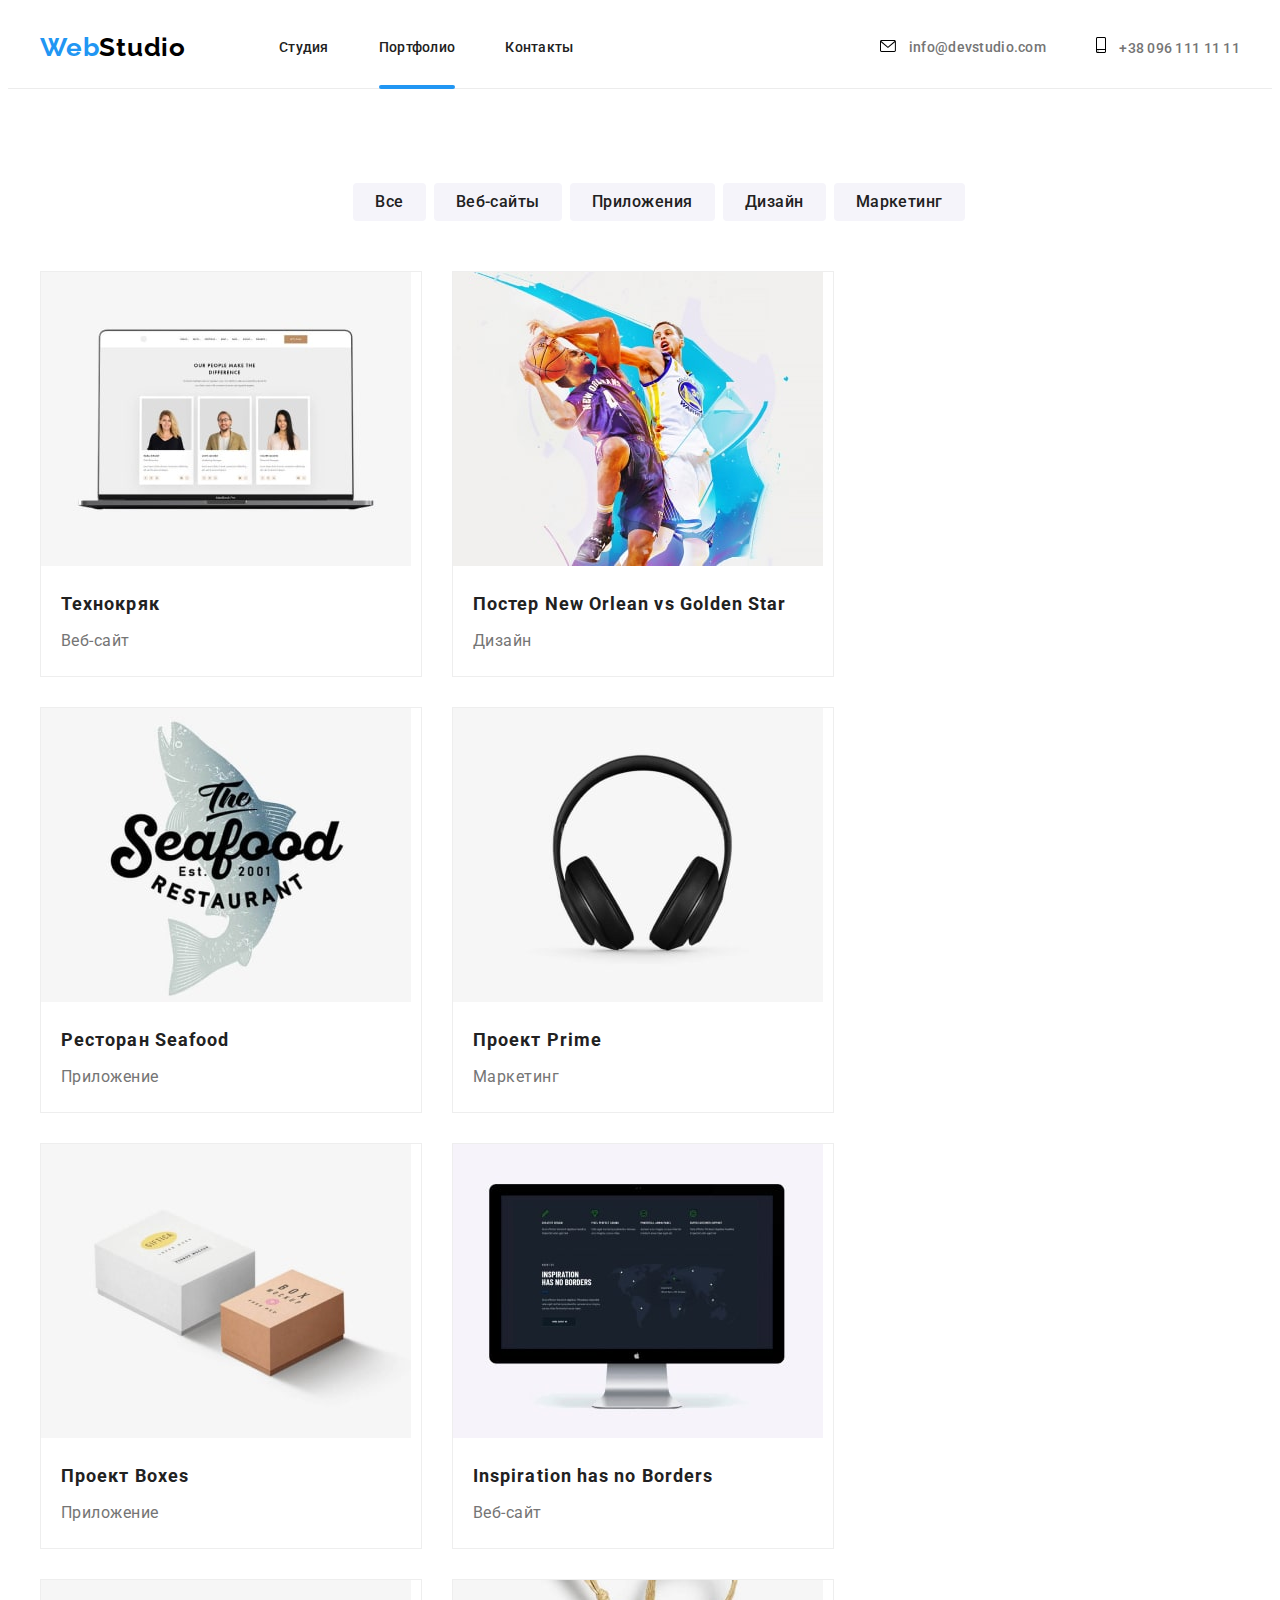
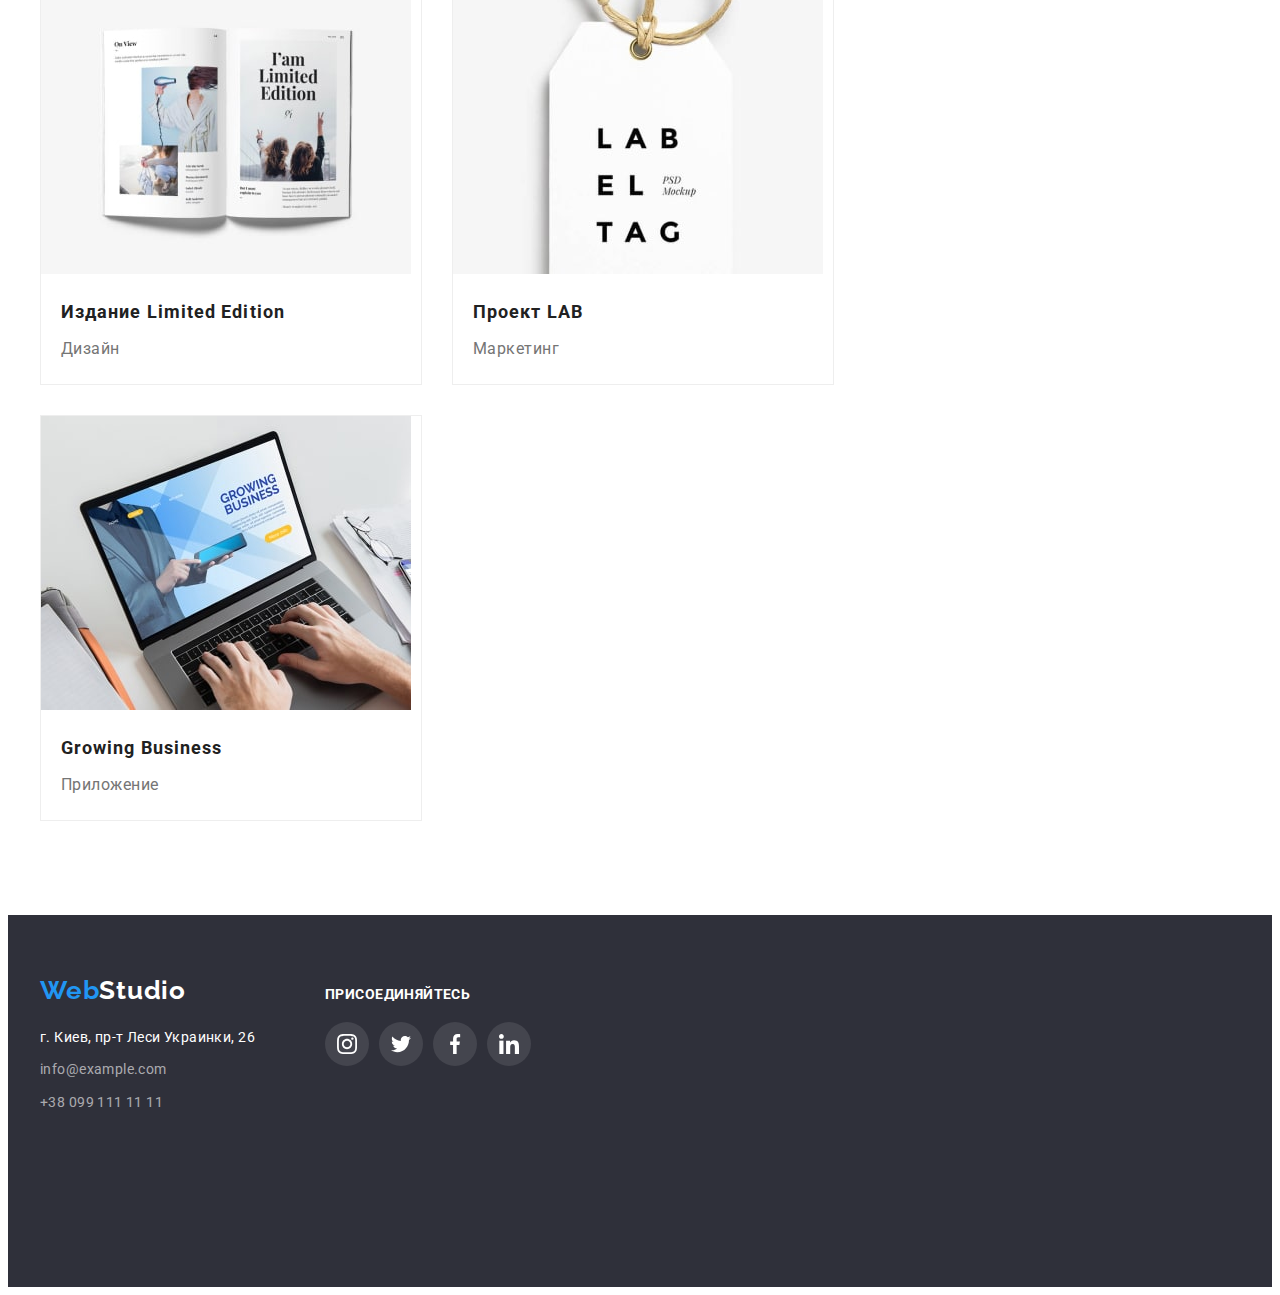
==== portfolio.html @ 329695ca "Finishing modal" ====
<!DOCTYPE html>
<html lang="ru">

    <head>
        <meta charset="UTF-8">
        <meta http-equiv="X-UA-Compatible" content="IE=edge">
        <meta name="viewport" content="width=device-width, initial-scale=1.0">
        <title>Portfolio</title>
        <link rel="preconnect" href="https://fonts.googleapis.com">
        <link rel="preconnect" href="https://fonts.gstatic.com" crossorigin>
        <link
            href="https://fonts.googleapis.com/css2?family=Raleway:wght@700&family=Roboto:wght@400;500;700;900&display=swap"
            rel="stylesheet">
            <link rel="stylesheet" href="https://cdnjs.cloudflare.com/ajax/libs/modern-normalize/1.1.0/modern-normalize.min.css"
                integrity="sha512-wpPYUAdjBVSE4KJnH1VR1HeZfpl1ub8YT/NKx4PuQ5NmX2tKuGu6U/JRp5y+Y8XG2tV+wKQpNHVUX03MfMFn9Q=="
                crossorigin="anonymous" referrerpolicy="no-referrer" />
        <link rel="stylesheet" href="./css/portfolio.css">
    </head>

    <body>
            <!-- Шапка/HEADER ------------------------------------------->
            <header class="header">
                <div class="container header-container">
                    <nav class="navigation">
                        <div class="logo">
                            <a class="logo-part-1" href="">Web</a><a class="logo-part-2" href="">Studio</a>
                        </div>
                        <ul class="header-list">
                            <li class="header-item"><a href="./index.html" class="header-link">Студия</a></li>
                            <li class="header-item"><a href="./portfolio.html" class="current header-link">Портфолио</a></li>
                            <li class="header-item"><a href="" class="header-link">Контакты</a></li>
                        </ul>
                    </nav>
                    <ul class="header-contacts">
                        <li class="header-contacts-mail">
                            <a class="header-mail" href="mailto:info@devstudio.com">
                                <svg class="header-icon" width="16" height="12">
                                    <use href="./images/header-icons.svg#icon-envelope"></use>
                                </svg>
                                info@devstudio.com
                            </a>
                        </li>
                    
                    
                        <li class="header-contacts-tel">
                            <a class="header-tel" href="tel:+380961111111">
                                <svg class="header-icon" width="10" height="16">
                                    <use href="./images/header-icons.svg#icon-smartphone"></use>
                                </svg>
                                +38 096 111 11 11
                            </a>
                        </li>
                    </ul>
                </div>
            </header>

        <main>
            <!-- Фильтры/FILTERS ------------------------------------------->
            <section class="filters">
                <div class="container">
                    <div class="filters-button-container container">
                        <ul class="filters-list">
                            <li class="filters-item">
                                <button type="button" class="filters-button">Все</button>
                            </li>
                            <li class="filters-item">
                                <button type="button" class="filters-button">Веб-сайты</button>
                            </li>
                            <li class="filters-item">
                                <button type="button" class="filters-button">Приложения</button>
                            </li>
                            <li class="filters-item">
                                <button type="button" class="filters-button">Дизайн</button>
                            </li>
                            <li class="filters-item">
                                <button type="button" class="filters-button">Маркетинг</button>
                            </li>
                        </ul>
                    </div>
                
                 <!-- Продукты/PRODUCTS ------------------------------------------->
                
                    <ul class="products-list">
                        <li class="products-item">
                            
                                <a href="" class="product-link">
                                    <div class="products-wrap">
                                        <img src="./portfolio-images/laptop-1.jpg" 
                                        alt="Лаптоп" 
                                        class="products-img"
                                        width="370"
                                        >   
                                        <p class="product-text">Технокряк это современная площадка распространения коронавируса.
                                            Компании используют эту платформу для цифрового
                                            шпионажа и атак на защищённые сервера конкурентов.</p>
                                    </div>
                                        <div class="product-text-container">
                                            <h3 class="product-name">Технокряк</h3>
                                            <p class="product">Веб-сайт</p>
                                        </div>   
                                </a>
                        </li>
                        <li class="products-item">
                            <a href="" class="product-link">
                                <div class="products-wrap">
                                        <img src="./portfolio-images/basketball.jpg" 
                                        alt="Баскетболисты" 
                                        class="products-img"
                                        width="370"
                                        >
                                        <p class="product-text">Технокряк это современная площадка распространения коронавируса.
                                            Компании используют эту платформу для цифрового
                                            шпионажа и атак на защищённые сервера конкурентов.</p>
                                </div>
                                <div class="product-text-container">
                                    <h3 class="product-name">Постер New Orlean vs Golden Star</h3>
                                    <p class="product">Дизайн</p>
                                </div>
                            </a>
                        </li>
                        <li class="products-item">
                            <a href="" class="product-link">
                                <div class="products-wrap">
                                    <img src="./portfolio-images/seafood.jpg" 
                                    alt="Морская еда" 
                                    class="products-img"
                                    width="370"
                                    >
                                    <p class="product-text">Технокряк это современная площадка распространения коронавируса.
                                        Компании используют эту платформу для цифрового
                                        шпионажа и атак на защищённые сервера конкурентов.</p>
                                </div>
                                <div class="product-text-container">
                                    <h3 class="product-name">Ресторан Seafood</h3>
                                    <p class="product">Приложение</p>
                                </div>
                            </a>
                        </li>
                        <li class="products-item">
                            <a href="" class="product-link">
                                <div class="products-wrap">
                                    <img src="./portfolio-images/headphones.jpg" 
                                    alt="Наушники" 
                                    class="products-img"
                                    width="370"
                                    >
                                    <p class="product-text">Технокряк это современная площадка распространения коронавируса.
                                        Компании используют эту платформу для цифрового
                                        шпионажа и атак на защищённые сервера конкурентов.</p>
                                </div>
                                <div class="product-text-container">
                                    <h3 class="product-name">Проект Prime</h3>
                                    <p class="product">Маркетинг</p>
                                </div>
                            </a>
                        </li>
                        <li class="products-item">
                            <a href="" class="product-link">
                                <div class="products-wrap">
                                    <img src="./portfolio-images/box.jpg" 
                                    alt="Коробки" 
                                    class="products-img"  
                                    width="370"
                                    >
                                    <p class="product-text">Технокряк это современная площадка распространения коронавируса.
                                        Компании используют эту платформу для цифрового
                                        шпионажа и атак на защищённые сервера конкурентов.</p>
                                </div>
                                <div class="product-text-container">
                                    <h3 class="product-name">Проект Boxes</h3>
                                    <p class="product">Приложение</p>
                                </div>
                            </a>
                        </li>
                        <li class="products-item">
                            <a href="" class="product-link">
                                <div class="products-wrap">
                                    <img src="./portfolio-images/screen.jpg" 
                                    alt="Экран" 
                                    class="products-img"
                                    width="370"
                                    >
                                    <p class="product-text">Технокряк это современная площадка распространения коронавируса.
                                        Компании используют эту платформу для цифрового
                                        шпионажа и атак на защищённые сервера конкурентов.</p>
                                </div>
                                <div class="product-text-container">
                                    <h3 class="product-name">Inspiration has no Borders</h3>
                                    <p class="product">Веб-сайт</p>
                                </div>
                            </a>
                        </li>
                        <li class="products-item">
                            <a href="" class="product-link">
                                <div class="products-wrap">
                                    <img src="./portfolio-images/book.jpg" 
                                    alt="Книга" 
                                    class="products-img"
                                    width="370"
                                    >
                                    <p class="product-text">Технокряк это современная площадка распространения коронавируса.
                                        Компании используют эту платформу для цифрового
                                        шпионажа и атак на защищённые сервера конкурентов.</p>
                                </div>
                                <div class="product-text-container">
                                    <h3 class="product-name">Издание Limited Edition</h3>
                                    <p class="product">Дизайн</p>
                                </div>
                            </a>
                        </li>
                        <li class="products-item">
                            <a href="" class="product-link">
                                <div class="products-wrap">
                                    <img src="./portfolio-images/branding.jpg" 
                                    alt="Брендирование" 
                                    class="products-img"
                                    width="370"
                                    >
                                    <p class="product-text">Технокряк это современная площадка распространения коронавируса.
                                        Компании используют эту платформу для цифрового
                                        шпионажа и атак на защищённые сервера конкурентов.</p>
                                </div>
                                <div class="product-text-container">
                                    <h3 class="product-name">Проект LAB</h3>
                                    <p class="product">Маркетинг</p>
                                </div>
                            </a>
                        </li>
                        <li class="products-item">
                            <a href="" class="product-link">
                                <div class="products-wrap">
                                    <img src="./portfolio-images/laptop-2.jpg" 
                                    alt="Лаптоп-2" 
                                    class="products-img"
                                    width="370"
                                    >
                                    <p class="product-text">Технокряк это современная площадка распространения коронавируса.
                                        Компании используют эту платформу для цифрового
                                        шпионажа и атак на защищённые сервера конкурентов.</p>
                                </div>
                                <div class="product-text-container">
                                    <h3 class="product-name">Growing Business</h3>
                                    <p class="product">Приложение</p>
                                </div>
                            </a>
                        </li>
                    </ul>
                </div>
            </section>

        </main>
                <!-- Футер/FOOTER ------------------------------>
                <footer class="footer">
                    <div class="container footer-container">
                        <div class="footer-part-1">
                            <div class="footer-logo">
                                <a class="logo-part-1" href="">Web</a><a class="logo-part-3" href="">Studio</a>
                            </div>
                            <address class="adress">
                                <ul class="footer-list">
                                    <li class="footer-item">
                                        <a href="https://goo.gl/maps/hSURDnSNpB8HD9zd6" target="_blank" rel="noopener noreferrer nofollow"
                                            class="footer-adress">г. Киев, пр-т Леси Украинки, 26</a>
                                    </li>
                                    <li class="footer-item">
                                        <a href="mailto:info@example.com" class="footer-mail">info@example.com</a>
                                    </li>
                                    <li class="footer-item">
                                        <a href="tel:+380991111111" class="footer-tel">+38 099 111 11 11</a>
                                    </li>
                                </ul>
                            </address>
                        </div>
                        <div class="footer-part-2">
                            <p class="footer-text">присоединяйтесь</p>
                            <ul class="footer-social-list list">
                                <li class="footer-social-item">
                                    <a href="" class="footer-social-link">
                                        <svg class="footer-social-icon" width="20" height="20">
                                            <use href="./images/icons.svg#icon-instagram-2-2"></use>
                                        </svg>
                                    </a>
                                </li>
                                <li class="footer-social-item">
                                    <a href="" class="footer-social-link">
                                        <svg class="footer-social-icon" width="20" height="20">
                                            <use href="./images/icons.svg#icon-twitter-1"></use>
                                        </svg>
                                    </a>
                                </li>
                                <li class="footer-social-item">
                                    <a href="" class="footer-social-link">
                                        <svg class="footer-social-icon" width="20" height="20">
                                            <use href="./images/icons.svg#icon-facebook-1-1"></use>
                                        </svg>
                                    </a>
                                </li>
                                <li class="footer-social-item">
                                    <a href="" class="footer-social-link">
                                        <svg class="footer-social-icon" width="20" height="20">
                                            <use href="./images/icons.svg#icon-linkedin-1-1"></use>
                                        </svg>
                                    </a>
                                </li>
                            </ul>
                        </div>
                    </div>
                </footer>          
    </body>

</html>
---- css/portfolio.css ----
body {
  font-family: "Roboto", sans-serif;
  color: white;
}

p {
  margin: 0;
}

a {
  text-decoration: none;
}

li {
  list-style: none;
}

p,
h1,
h2,
h3,
h4,
h5,
h6 {
  margin: 0;
}

img {
  display: block;
}

ul {
  margin: 0;
  padding: 0;
}

.container {
  width: 1200px;
  padding-left: 15px;
  padding-right: 15px;
  margin: 0 auto;
  /* outline: 2px solid red; */
}

:root {
  --accent-color: #2196f3;
  --header-grey: #757575;
  --project-black: #212121;
}

/* <!-- Шапка/HEADER -------------------------------------------> */

.header {
  font-weight: 600;
  font-size: 12px;
  line-height: 1.33;
  letter-spacing: 0.1em;
  padding-top: 24px;
  padding-bottom: 25px;
  border-bottom: 1px solid #ececec;
}

.header-container {
  display: flex;
  align-items: center;
}

.navigation {
  display: flex;
  align-items: center;
}

.logo {
  margin-right: 93px;
}

.logo-part-1 {
  font-family: "Raleway", sans-serif;
  font-weight: bold;
  font-size: 26px;
  line-height: calc(31 / 26);
  letter-spacing: 0.03em;
  color: var(--accent-color);
}

.logo-part-2 {
  font-family: "Raleway", sans-serif;
  font-weight: bold;
  font-size: 26px;
  line-height: calc(31 / 26);
  letter-spacing: 0.03em;
  color: #000000;
}

.header-list {
  display: flex;
  align-items: center;
}

.header-item + .header-item {
  margin-left: 50px;
}

.current {
  color: var(--accent-color);
  position: relative;
}

.current::after {
  content: "";
  width: 100%;
  height: 4px;
  border-radius: 2px;
  position: absolute;
  background-color: var(--accent-color);
  left: 0;
  bottom: -34px;
}

.header-link {
  font-weight: 500;
  font-size: 14px;
  line-height: calc(16 / 14);
  letter-spacing: 0.02em;
  color: var(--project-black);
  transition: color 250ms cubic-bezier(0.4, 0, 0.2, 1);
}

.header-link:hover,
.header-link:focus {
  color: var(--accent-color);
}

.header-contacts {
  margin-left: auto;
  display: flex;
  align-items: center;
}

.header-contacts-mail {
  display: flex;
  align-items: center;
}

.header-mail {
  font-weight: 500;
  font-size: 14px;
  line-height: calc(16 / 14);
  letter-spacing: 0.02em;
  color: var(--header-grey);
  align-items: center;
  transition: color 250ms cubic-bezier(0.4, 0, 0.2, 1);
}

.header-icon {
  margin-right: 10px;
  transition: 250ms cubic-bezier(0.4, 0, 0.2, 1);
}

.header-mail:hover .header-icon {
  fill: var(--accent-color);
}

.header-mail:focus .header-icon {
  fill: var(--accent-color);
}

.header-mail:hover,
.header-mail:focus {
  color: var(--accent-color);
}

.header-contacts-tel {
  align-items: center;
}

.header-tel {
  font-weight: 500;
  font-size: 14px;
  line-height: calc(16 / 14);
  letter-spacing: 0.02em;
  color: var(--header-grey);
  margin-left: 50px;
  align-items: center;
  transition: color 250ms cubic-bezier(0.4, 0, 0.2, 1);
}

.header-tel:hover .header-icon {
  fill: var(--accent-color);
}

.header-tel:focus .header-icon {
  fill: var(--accent-color);
}

.header-tel:hover,
.header-tel:focus {
  color: var(--accent-color);
}

/* Фильтры/FILTERS------------------------------------------------ */

.filters {
  padding-top: 94px;
  padding-bottom: 94px;
}

.filters-button-container {
  margin-bottom: 50px;
}

.filters-list {
  display: flex;
  align-items: center;
  justify-content: center;
}

.filters-item {
  margin-left: 8px;
  /* transition: color 250ms cubic-bezier(0.4, 0, 0.2, 1); */
}

.filters-button {
  font-family: inherit;
  font-weight: 500;
  font-size: 16px;
  line-height: calc(26 / 16);
  text-align: center;
  letter-spacing: 0.03em;
  cursor: pointer;
  color: var(--project-black);
  background: #f5f4fa;
  border-radius: 4px;
  border-color: #f5f4fa;
  border: none;
  padding: 6px 22px;
  transition: 250ms cubic-bezier(0.4, 0, 0.2, 1);
}

.filters-button:hover,
.filters-button:focus {
  color: white;
  background-color: var(--accent-color);
  box-shadow: 0px 3px 1px rgba(0, 0, 0, 0.1), 0px 1px 2px rgba(0, 0, 0, 0.08),
    0px 2px 2px rgba(0, 0, 0, 0.12);
}

/* Продукты/PRODUCTS------------------------------------------------ */

.products-list {
  display: flex;
  margin-left: -30px;
  flex-wrap: wrap;
  margin-bottom: -30px;
}

.products-item {
  width: calc(100% / 3 - 30px);
  margin-left: 30px;
  background: #ffffff;
  border: 1px solid #eeeeee;
  margin-bottom: 30px;
  position: relative;
  transition: 250ms cubic-bezier(0.4, 0, 0.2, 1);
}

.products-item:hover .product-text {
  transform: translateY(0%);
}

.products-item:hover,
.products-item:focus {
  box-shadow: 0px 1px 1px rgba(0, 0, 0, 0.12), 0px 4px 4px rgba(0, 0, 0, 0.06),
    1px 4px 6px rgba(0, 0, 0, 0.16);
}

/* .product-link {
  position: relative;
} */

.products-wrap {
  position: relative;
  overflow: hidden;
}

.product-text-container {
  padding-left: 24px;
  padding: 20px;
}

.product-name {
  font-weight: 700;
  font-size: 18px;
  line-height: 2;
  letter-spacing: 0.06em;
  color: var(--project-black);
  /* padding-top: 20px; */
  padding-bottom: 4px;
  /* padding-left: 24px; */
}

.product {
  font-size: 16px;
  line-height: 1.87;
  letter-spacing: 0.03em;
  color: var(--header-grey);
  /* padding-left: 24px; */
  /* padding-bottom: 20px; */
}

.product-text {
  position: absolute;
  top: 0;
  left: 0;
  font-style: normal;
  font-weight: 400;
  font-size: 18px;
  line-height: 156%;
  letter-spacing: 0.03em;
  color: #ffffff;
  background-color: #2195f3da;
  padding: 63px 24px;
  /* height: 100%; */
  transform: translateY(100%);
  transition: transform 250ms cubic-bezier(0.4, 0, 0.2, 1);
}

/* Футер/FOOTER--------------------------------------------- */

.footer {
  background-color: #2f303a;
  height: 252px;
  padding-top: 60px;
  padding-bottom: 60px;
}

.footer-container {
  display: flex;
  align-items: baseline;
}

.logo-part-3 {
  font-family: "Raleway", sans-serif;
  font-weight: bold;
  font-size: 26px;
  line-height: calc(31 / 26);
  letter-spacing: 0.03em;
  color: #ffffff;
}

.footer-adress {
  font-style: normal;
  font-weight: normal;
  font-size: 14px;
  line-height: 1.71;
  letter-spacing: 0.03em;
  color: #ffffff;
}

.footer-list {
  padding-top: 20px;
}

.footer-item {
  margin-bottom: 9px;
}

.footer-mail {
  font-style: normal;
  font-weight: normal;
  font-size: 14px;
  line-height: 1.71;
  letter-spacing: 0.03em;
  color: rgba(255, 255, 255, 0.6);
}

.footer-tel {
  font-style: normal;
  font-weight: normal;
  font-size: 14px;
  line-height: 1.71;
  letter-spacing: 0.03em;
  color: rgba(255, 255, 255, 0.6);
}

.footer-part-2 {
  margin-left: 70px;
}

.footer-text {
  font-weight: 700;
  font-size: 14px;
  line-height: calc(16 / 14);
  letter-spacing: 0.03em;
  text-transform: uppercase;
  color: #ffffff;
}

.footer-social-list {
  display: flex;
  margin-top: 20px;
}

.footer-social-item + .footer-social-item {
  margin-left: 10px;
}

.footer-social-link {
  width: 44px;
  height: 44px;
  border-radius: 50%;
  display: flex;
  align-items: center;
  justify-content: center;
  background-color: rgba(255, 255, 255, 0.1);
}

.footer-social-link:hover,
.footer-social-link:focus {
  background-color: var(--accent-color);
  transition: 250ms cubic-bezier(0.4, 0, 0.2, 1);
}

.footer-social-icon {
  fill: white;
}
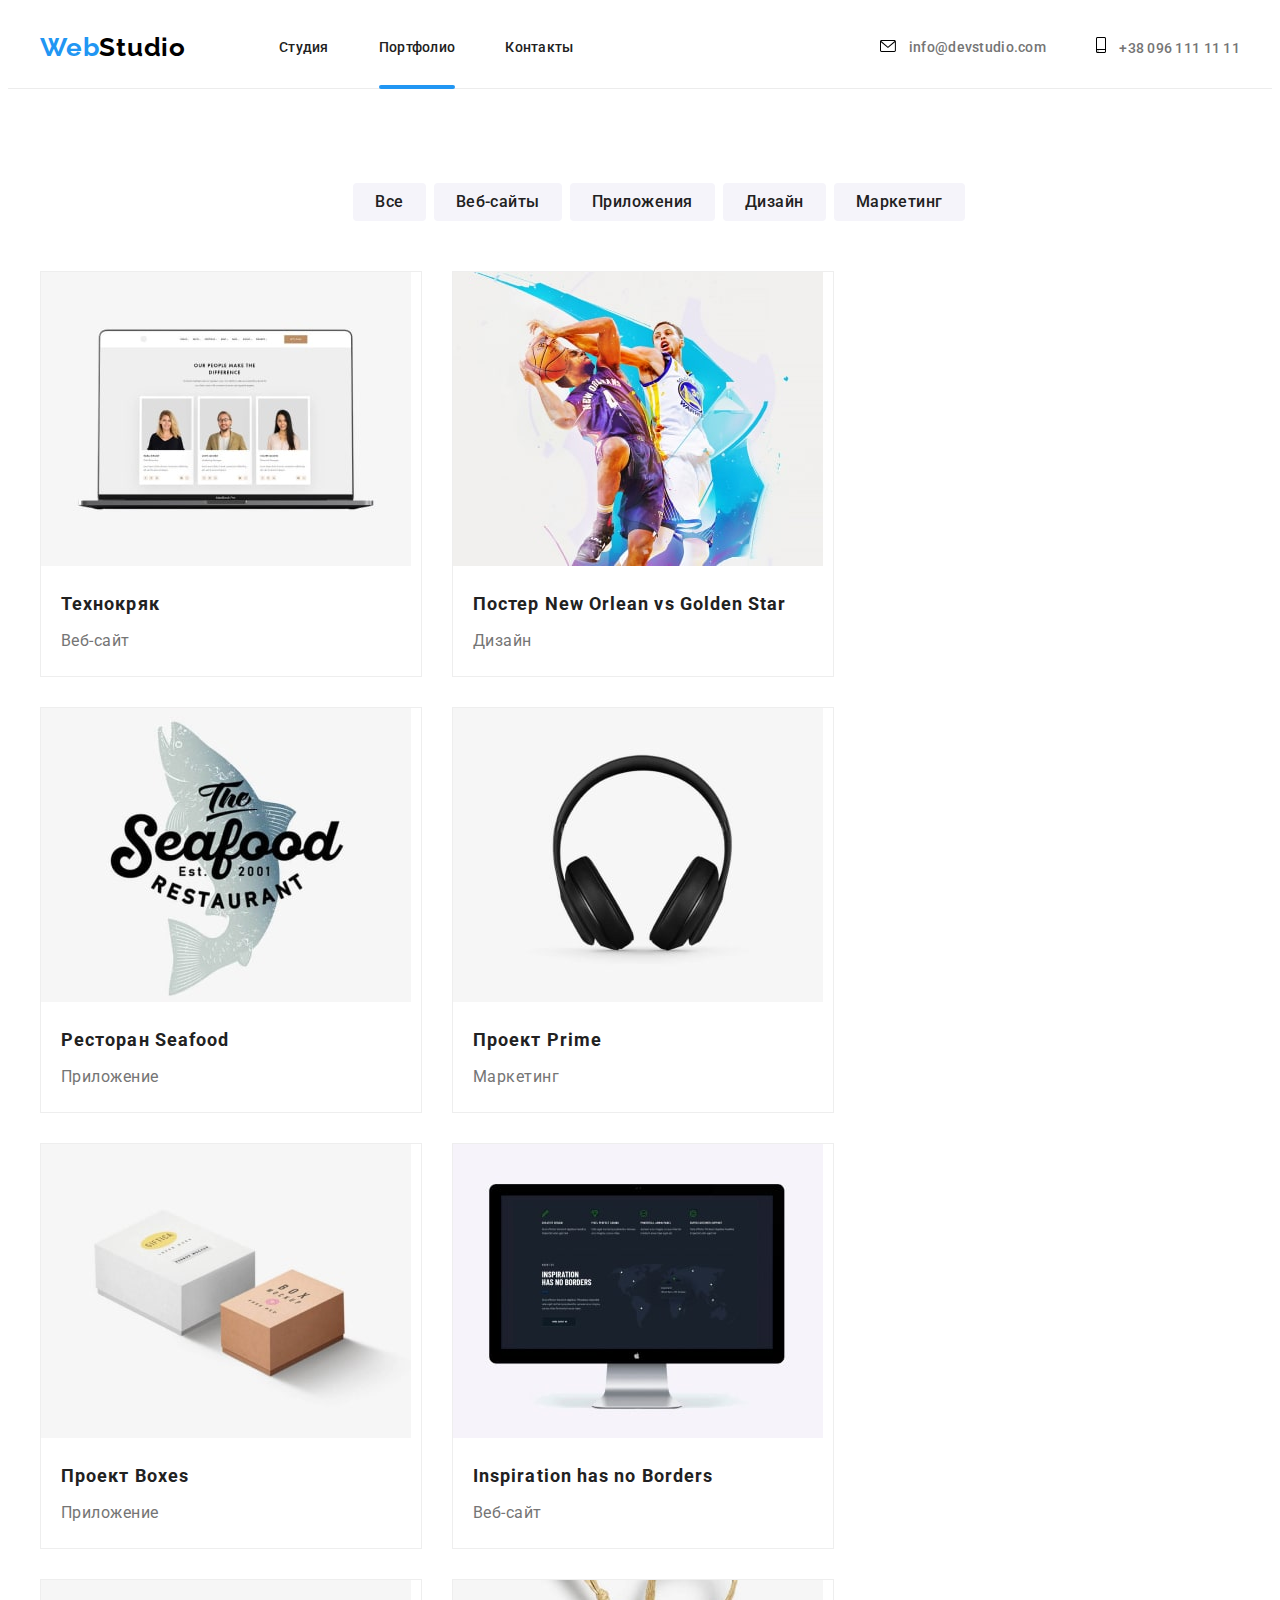
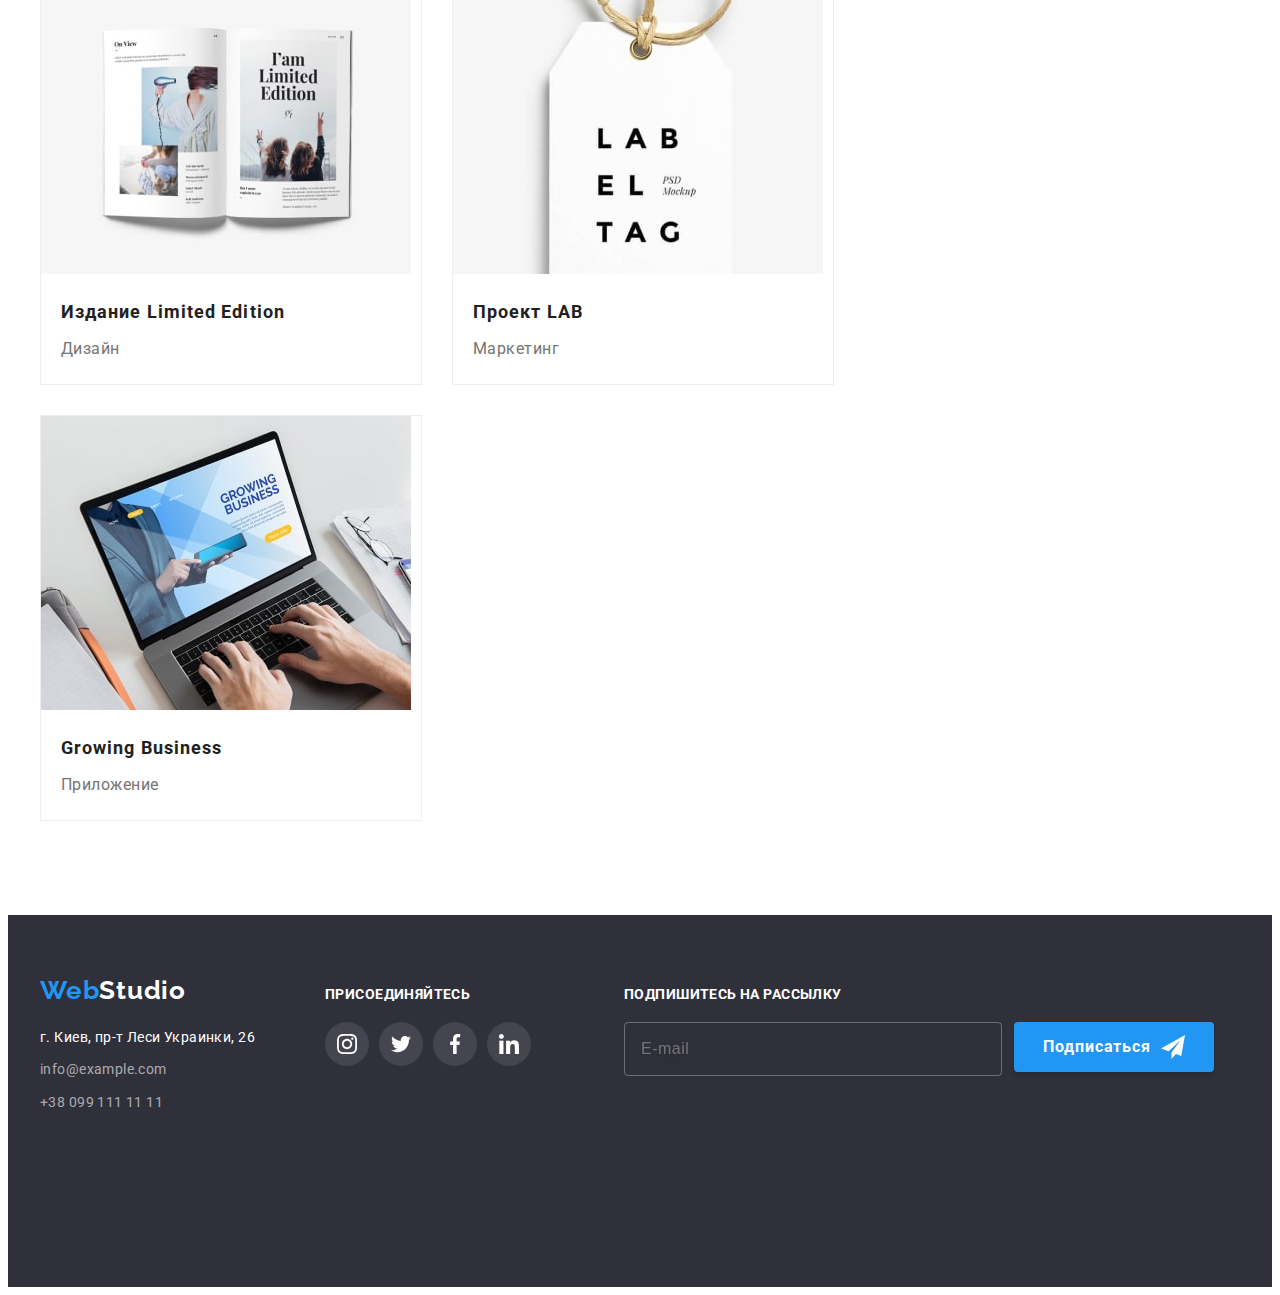
==== commit 2bf3905a: "finished footer" ====
--- a/portfolio.html
+++ b/portfolio.html
@@ -304,6 +304,23 @@
                                 </li>
                             </ul>
                         </div>
+                        <div class="footer-email-section">
+                            <p class="footer-text">подпишитесь на рассылку</p>
+                            <div class="footer-form-btn-section">
+                                <form class="footer-form">
+                                    <div class="footer-form-field">
+                                        <input type="email" name="footer-email" class="footer-input" placeholder="E-mail">
+                                    </div>
+                                </form>
+                                <div class="footer-button">
+                                    <button type="submit" class="footer-btn">Подписаться
+                                        <svg class="footer-subscribe-icon" width="24" height="24">
+                                            <use href="./images/icons.svg#icon-subscribe-icon"></use>
+                                        </svg>
+                                    </button>
+                                </div>
+                            </div>
+                        </div>
                     </div>
                 </footer>          
     </body>
--- a/css/portfolio.css
+++ b/css/portfolio.css
@@ -424,3 +424,61 @@
 .footer-social-icon {
   fill: white;
 }
+
+.footer-email-section {
+  margin-left: 93px;
+}
+
+.footer-form-btn-section {
+  display: flex;
+}
+
+.footer-input {
+  width: 358px;
+  height: 50px;
+  font-weight: 400;
+  font-size: 16px;
+  line-height: calc(20 / 16);
+  display: flex;
+  align-items: center;
+  letter-spacing: 0.03em;
+  color: rgba(255, 255, 255, 0.6);
+  margin-top: 20px;
+  background-color: transparent;
+  border: 1px solid rgba(255, 255, 255, 0.3);
+  filter: drop-shadow(0px 4px 4px rgba(0, 0, 0, 0.15));
+  border-radius: 4px;
+  outline: none;
+  padding-left: 16px;
+}
+
+.footer-button {
+  padding-top: 20px;
+  margin-left: 12px;
+}
+
+.footer-btn {
+  display: inline-flex;
+  align-items: center;
+  justify-content: center;
+  font-family: inherit;
+  font-weight: bold;
+  font-size: 16px;
+  line-height: 1.87;
+  text-align: center;
+  letter-spacing: 0.06em;
+  margin: 0 auto;
+  padding: 10px 0 10px 32px 0 32px;
+  color: #ffffff;
+  background: #2196f3;
+  box-shadow: 0px 4px 4px rgba(0, 0, 0, 0.15);
+  border-radius: 4px;
+  border: none;
+  width: 200px;
+  height: 50px;
+  cursor: pointer;
+}
+
+.footer-subscribe-icon {
+  margin-left: 10px;
+}
